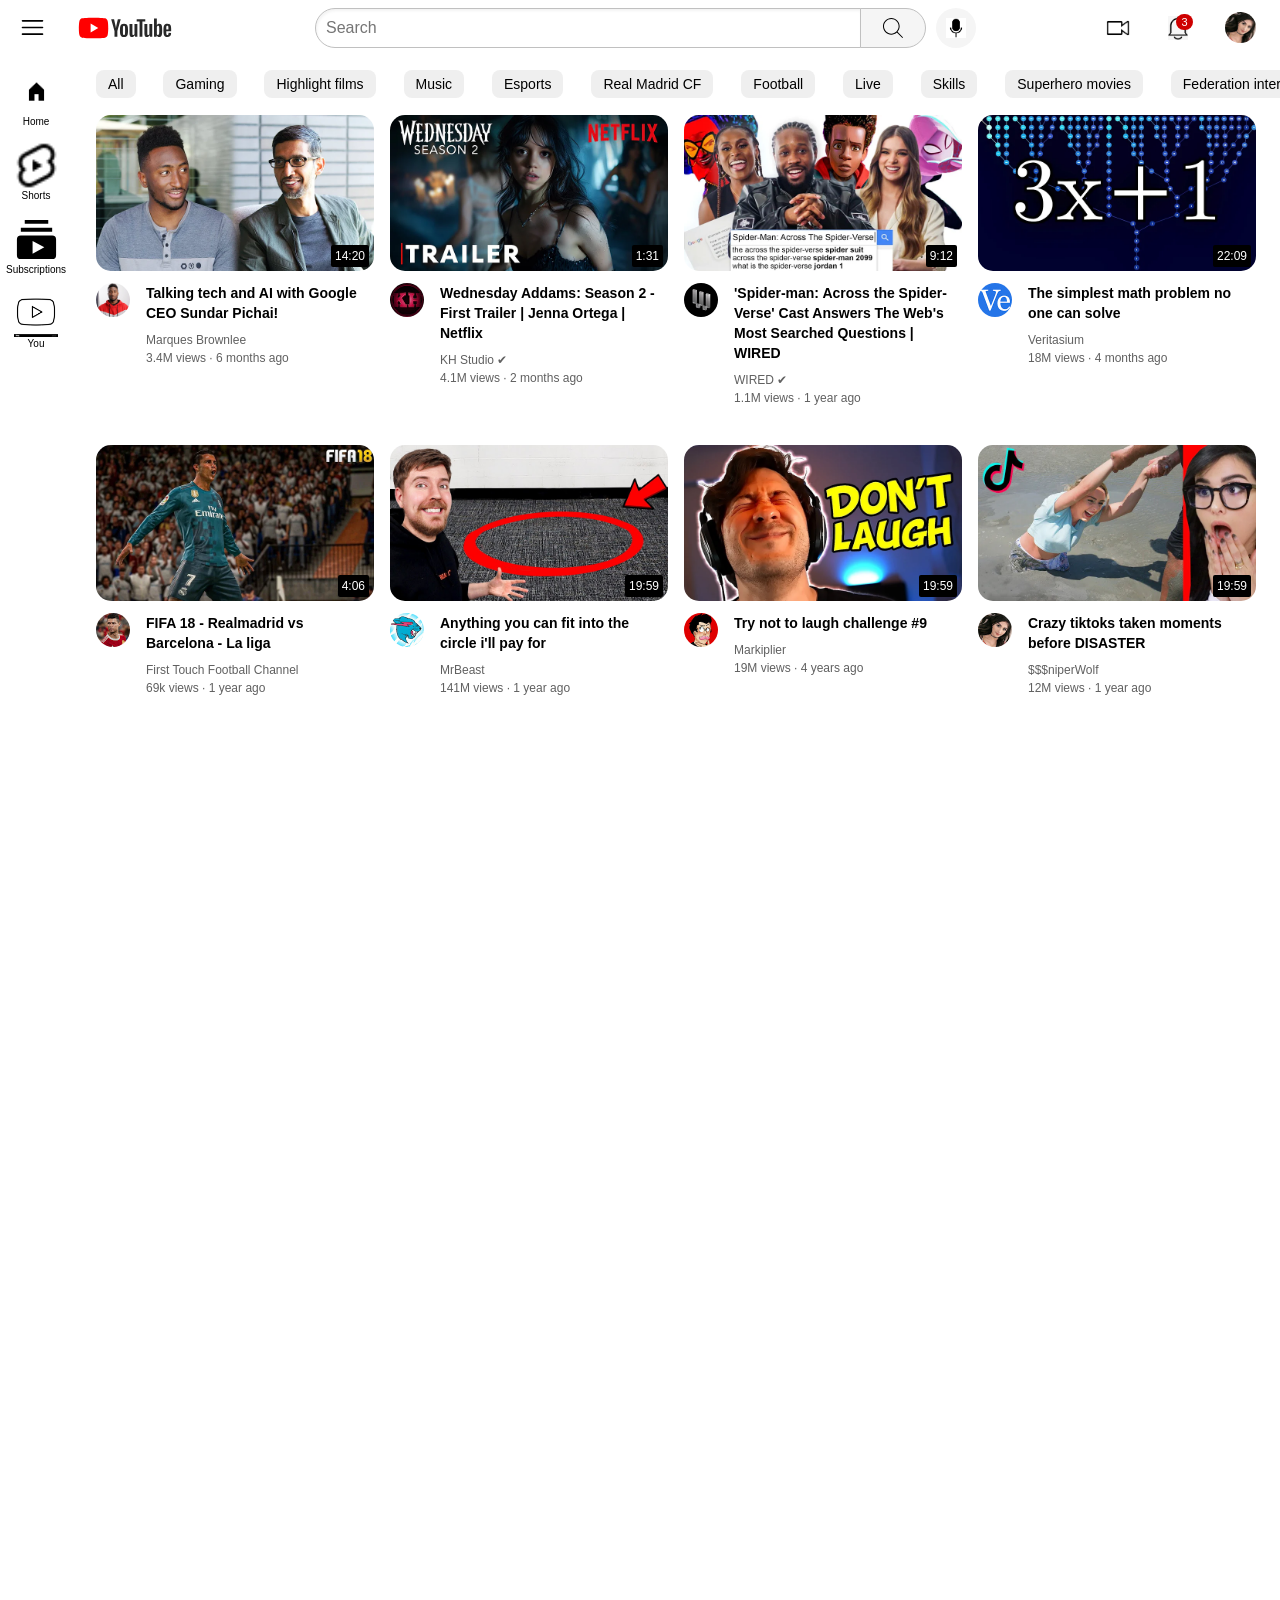
==== YouTube.html @ b2fe08a7 "version 1" ====
<!DOCTYPE html>
<html lang="en">
<head>
  <meta charset="UTF-8">
  <meta http-equiv="X-UA-Compatible" content="IE=edge">
  <meta name="viewport" content="width=device-width, initial-scale=1.0">
  <title>YouTube(2024).com</title>
  
    <link rel="stylesheet" href="styles/general.css">
  <link rel="stylesheet" href="styles/header.css">
  <link rel="stylesheet" href="styles/subheader.css">
  <link rel="stylesheet" href="styles/video.css">
  <link rel="stylesheet" href="styles/sidebar.css">
</head>

<body style="padding-bottom: 1000px;"> 
  <div class="header">
    <div class="left-section">
      <img class="hamburger-menu" src="icons/hamburger-menu-svgrepo-com.svg">
      <img class="youtube-logo" src="icons/YouTube-Logo.wine.svg">
    </div>
    <div class="middle-section">
      <input class="search-bar" type="text" placeholder="Search">
      <button class="search-button">
        <img class="search-icon" src="icons/search-svgrepo-com.svg">
        <div class="tooltip">Search</div>
      </button>
      <button class="voice-search-button">
        <img class="voice-search-icon" src="icons/voicesearch-svgrepo-com">
        <div class="tooltip">Search with your voice</div>
      </button>
    </div>
    <div class="right-section">
      <div class="upload-icon-container">
        <img class="video-camera-icon" src="icons/upload-videocamera-icon-svgrepo-com">
        <div class="tooltip">Create</div>
      </div>
      <div class="notifications-icon-container">
      <img class="notifications-icon" src="icons/notification-icon-svgrepo-com">
          <div class="notifications-count">3</div> 
          <div class="tooltip">Notifications</div>          
      </div>
      <img class="current-user-picture" src="thumbnails/channelpfp-3">
    </div>
    </div>

<div class="sub-header">
    <button class="btn">All</button>
    <button class="btn">Gaming</button>
    <button class="btn">Highlight films</button>
    <button class="btn">Music</button>
    <button class="btn">Esports</button>
    <button class="btn">Real Madrid CF</button>
    <button class="btn">Football</button>
    <button class="btn">Live</button>
    <button class="btn">Skills</button>
    <button class="btn">Superhero movies</button>
    <button class="btn">Federation inter.</button>
</div>

    <div class="sidebar">
      <div class="sidebar-link">
        <img src="icons/home-icon-svgrepo-com">
        <div>Home</div>
    </div>
      <div class="sidebar-link">
        <img src="icons/icons8-youtube-shorts-24.png">
        <div>Shorts</div>
      </div>
      <div class="sidebar-link">
        <img src="icons/youtube-subscription.svg">
        <div>Subscriptions</div>
      </div>
      <div class="sidebar-link">
        <img src="icons/'you' icon">
        <div>You</div>
      </div>
    </div>

  <div class="video-grid">
    <div class="video-preview">
      <div class="thumbnail-row">
        <img class="thumbnail" src="thumbnails/youtubethumbnail5">
        <div class="video-time">14:20</div>
      </div>
      <div class="video-info-grid">
        <div class="channel-picture">
          <img class="profile-picture" src="thumbnails/channelpfp-1">
        </div>
        <div class="video-info">
        <p class="video-title">Talking tech and AI with Google CEO Sundar Pichai!</p>
        <p class="video-author">Marques Brownlee</p>
        <p class="video-stats">3.4M views &#183; 6 months ago</p>
      </div>
      </div>
    </div>
    
    <div class="video-preview">
      <div class="thumbnail-row">
        <img class="thumbnail" src="thumbnails/youtubethumbnail13">
        <div class="video-time">1:31</div>
      </div>
      <div class="video-info-grid">
        <div class="channel-picture">
          <img class="profile-picture" src="thumbnails/channelpfp-9">
        </div>
        <div class="video-info">
        <p class="video-title">Wednesday Addams: Season 2 - First Trailer | Jenna Ortega | Netflix</p>
        <p class="video-author">KH Studio &#10004;</p>
        <p class="video-stats">4.1M views &#183; 2 months ago</p>
      </div>
      </div>
    </div>
    
    <div class="video-preview">
      <div class="thumbnail-row">
        <img class="thumbnail" src="thumbnails/youtubethumbnail12">
        <div class="video-time">9:12</div>
      </div>
      <div class="video-info-grid">
        <div class="channel-picture">
          <img class="profile-picture" src="thumbnails/channelpfp-8">
        </div>
        <div class="video-info">
        <p class="video-title">'Spider-man: Across the Spider-Verse' Cast Answers The Web's Most Searched Questions | WIRED</p>
        <p class="video-author">WIRED &#10004;</p>
        <p class="video-stats">1.1M views &#183; 1 year ago</p>
      </div>
      </div>
    </div>
    
    <div class="video-preview">
      <div class="thumbnail-row">
        <img class="thumbnail" src="thumbnails/youtubethumbnail8">
        <div class="video-time">22:09</div>
      </div>
      <div class="video-info-grid">
        <div class="channel-picture">
          <img class="profile-picture" src="thumbnails/channelpfp-4">
        </div>
        <div class="video-info">
        <p class="video-title">The simplest math problem no one can solve</p>
        <p class="video-author">Veritasium</p>
        <p class="video-stats">18M views &#183; 4 months ago</p>
      </div>
      </div>
    </div>
    
    <div class="video-preview">
      <div class="thumbnail-row">
        <img class="thumbnail" src="thumbnails/youtubethumbnail11">
        <div class="video-time">4:06</div>
      </div>
      <div class="video-info-grid">
        <div class="channel-picture">
          <img class="profile-picture" src="thumbnails/channelpfp-7">
        </div>
        <div class="video-info">
        <p class="video-title">FIFA 18 - Realmadrid vs Barcelona - La liga</p>
        <p class="video-author">First Touch Football Channel</p>
        <p class="video-stats">69k views &#183; 1 year ago</p>
      </div>
      </div>
    </div>
    
    <div class="video-preview">
      <div class="thumbnail-row">
        <img class="thumbnail" src="thumbnails/youtubethumbnail10">
        <div class="video-time">19:59</div>
      </div>
      <div class="video-info-grid">
        <div class="channel-picture">
          <img class="profile-picture" src="thumbnails/channelpfp-6">
        </div>
        <div class="video-info">
        <p class="video-title">Anything you can fit into the circle i'll pay for</p>
        <p class="video-author">MrBeast</p>
        <p class="video-stats">141M views &#183; 1 year ago</p>
      </div>
      </div>
    </div>
    
    <div class="video-preview">
      <div class="thumbnail-row">
        <img class="thumbnail" src="thumbnails/youtubethumbnail6">
        <div class="video-time">19:59</div>
      </div>
      <div class="video-info-grid">
        <div class="channel-picture">
          <img class="profile-picture" src="thumbnails/channelpfp-2">
        </div>
        <div class="video-info">
        <p class="video-title">Try not to laugh challenge #9</p>
        <p class="video-author">Markiplier</p>
        <p class="video-stats">19M views &#183; 4 years ago</p>
      </div>
      </div>
    </div>

    <div class="video-preview">
      <div class="thumbnail-row">
        <img class="thumbnail" src="thumbnails/youtubethumbnail7">
        <div class="video-time">19:59</div>
      </div>
      <div class="video-info-grid">
        <div class="channel-picture">
          <img class="profile-picture" src="thumbnails/channelpfp-3">
        </div>
        <div class="video-info">
        <p class="video-title">Crazy tiktoks taken moments before DISASTER</p>
        <p class="video-author">$$$niperWolf</p>
        <p class="video-stats">12M views &#183; 1 year ago</p>
      </div>
      </div>
    </div>

  </div>


</body>
</html>
---- styles/general.css ----
p {
  margin: 0;
  margin-bottom: 0;
}
body {
  font-family: Verdana, Geneva, Tahoma, sans-serif;
  margin: 0;
  padding-top: 115px;
  padding-left: 96px;
  padding-right: 24px;
  background-color: white;
}
---- styles/header.css ----
.header {
  height: 55px;
  display: flex;
  flex-direction: row;
  justify-content: space-between;
  position: fixed;
  top: 0;
  left: 0;
  right: 0;
  z-index: 100;
  background-color: white;
  
}

.left-section {
  display: flex;
  align-items: center;
  }
  .hamburger-menu {
    height: 25px;
    margin-left: 20px;
    margin-right: 20px;
  }
  .youtube-logo {
    height: 80px;
    }


.middle-section {
  flex: 1;
  margin-left: 130px;
  margin-right: 130px;
  max-width: 800px;
  display: flex;
  align-items: center;
}
.search-bar {
  flex: 1;
  height: 36px;
  padding-left: 10px;
  font-size: 16px;
  border-width: 1px;
  border-style: solid;
  border-color: rgb(192, 192, 192);
  border-top-left-radius: 20px;
  border-bottom-left-radius: 20px;
  box-shadow: inset 1px 2px 3px rgba(0, 0, 0, 0.05);
  width: 0;
}
.search-bar::placeholder {
font-family: Verdana, Geneva, Tahoma, sans-serif;
font-size: 16px;
}
.search-button {
height: 40px;
width: 66px;
background-color: rgb(245, 245, 245);
border-width: 1px;
border-style: solid;
border-color: rgb(192, 192, 192);
margin-left: -1px;
margin-right: 10px;
border-top-right-radius: 20px;
border-bottom-right-radius: 20px;
}
.search-button,
.voice-search-button,
.upload-icon-container,
.notifications-icon-container {
  display: flex;
  justify-content: center;
  position: relative;
  align-items: center;
  cursor: pointer;
}
.search-button .tooltip,
.voice-search-button .tooltip,
.upload-icon-container .tooltip,
.notifications-icon-container .tooltip {
position: absolute;
background-color: gray;
color: white;
padding-top: 4px;
padding-bottom: 4px;
padding-left: 8px;
padding-right: 8px;
border-radius: 2px;
font-size: 12px;
bottom: -30px;
opacity: 0;
transition: opacity 0.15s;
pointer-events: none;
white-space: nowrap;
}
.search-button:hover .tooltip,
.voice-search-button:hover .tooltip,
.upload-icon-container:hover .tooltip, 
.notifications-icon-container:hover .tooltip{
  opacity: 1;
}
.voice-search-button {
height: 40px;
width: 40px;
border: none;
border-radius: 20px;
background-color: rgb(245, 245, 245);
}
.search-icon {
  height: 20px;
}
.voice-search-icon {
  height: 20px;
}


.right-section {
  width: 150px;
  display: flex;
  align-items: center;
  justify-content: space-between;
  margin-right: 24px;
  flex-shrink: 0;
}
.video-camera-icon {
  height: 24px;
}
.notifications-icon {
  height: 24px;
}
.notifications-icon-container {
position: relative;
}
.notifications-count {
position: absolute;
top: -2px;
right: -5px;
background-color: rgb(206, 0, 0);
color: white;
font-size: 11px;
padding-left: 5px;
padding-right: 5px;
padding-top: 2px;
padding-bottom: 2px;
border-radius: 10px;
}
.current-user-picture {
  height: 31px;
  border-radius: 16px;
  cursor: pointer;
}
---- styles/subheader.css ----
.sub-header {
  background-color: white;
  height: 60px;
   display: flex;
  flex: 1;
  flex-direction: row;
  justify-content: space-between;
  align-items: center;
  margin-top: 4px;
  margin-bottom: 20px;
  min-width: 1200px;
  position: fixed;
  top: 50px;
  z-index: 101;
}
.btn {
  padding: 6px 12px;
  border-radius: 8px;
  border: none;
  font-size: 14px;
  font-family: Verdana, Geneva, Tahoma, sans-serif;
}
.btn:hover {
  background-color: rgb(223, 223, 223);
  transition: 0.15s;
}
.btn:focus {
  background-color: black;
  color: white;
}
---- styles/video.css ----
.video-info-grid {
  display: grid;
  grid-template-columns: 50px 1fr;
}
.video-info-grid:hover {
  background-color: rgb(224, 224, 224);
  transition: 0.15s;
  border-radius: 2px;
}
.profile-picture {
  width: 34px;
  border-radius: 50px;
}
.thumbnail{
width: 100%; 
border-radius: 15px;
}
.video-title {
margin-top: 0;
font-size: 14px;
font-weight: bold;
line-height: 20px;
margin-bottom: 10px;
}
.video-author,
.video-stats {
font-size: 12px;
color: rgb(96, 96, 96);
}
.video-author {
margin-bottom: 4px;
}
.video-grid {
display: grid;
grid-template-columns: 1fr 1fr 1fr;
column-gap: 16px;
row-gap: 40px;
}
@media (max-width: 850px) {
  .video-grid {
    grid-template-columns: 1fr 1fr;
  }
}
@media (min-width: 851px) and (max-width: 1239px) {
  .video-grid {
    grid-template-columns: 1fr 1fr 1fr;
  }
}
@media (min-width: 1240px) {
  .video-grid {
    grid-template-columns: 1fr 1fr 1fr 1fr;
  }
}
.thumbnail-row {
  position: relative;
  margin-bottom: 8px;
}
.video-time {
  background-color: black;
  color: white;
  position: absolute;
  bottom: 0;
  right: 0;
  bottom: 8px;
  right: 5px;
  padding: 4px;
  font-size: 12px;
  font-weight: 500;
  border-radius: 2px;
}
---- styles/sidebar.css ----
.sidebar {
  position: fixed;
  top: 55px;
  left: 0;
  bottom: 0;
  background-color: white;
  width: 72px;
  z-index: 101;
  padding-top: 5px;

}
.sidebar-link {
  height: 74px;
  display: flex;
  justify-content: center;
  align-items: center;
  flex-direction: column;

}
.sidebar-link:hover {
  background-color: rgb(235, 235, 235);
  cursor: pointer;
}

.sidebar-link img {
  height: 47px;
  margin-bottom: 1px;
}
.sidebar-link div {
font-size: 10px;
}
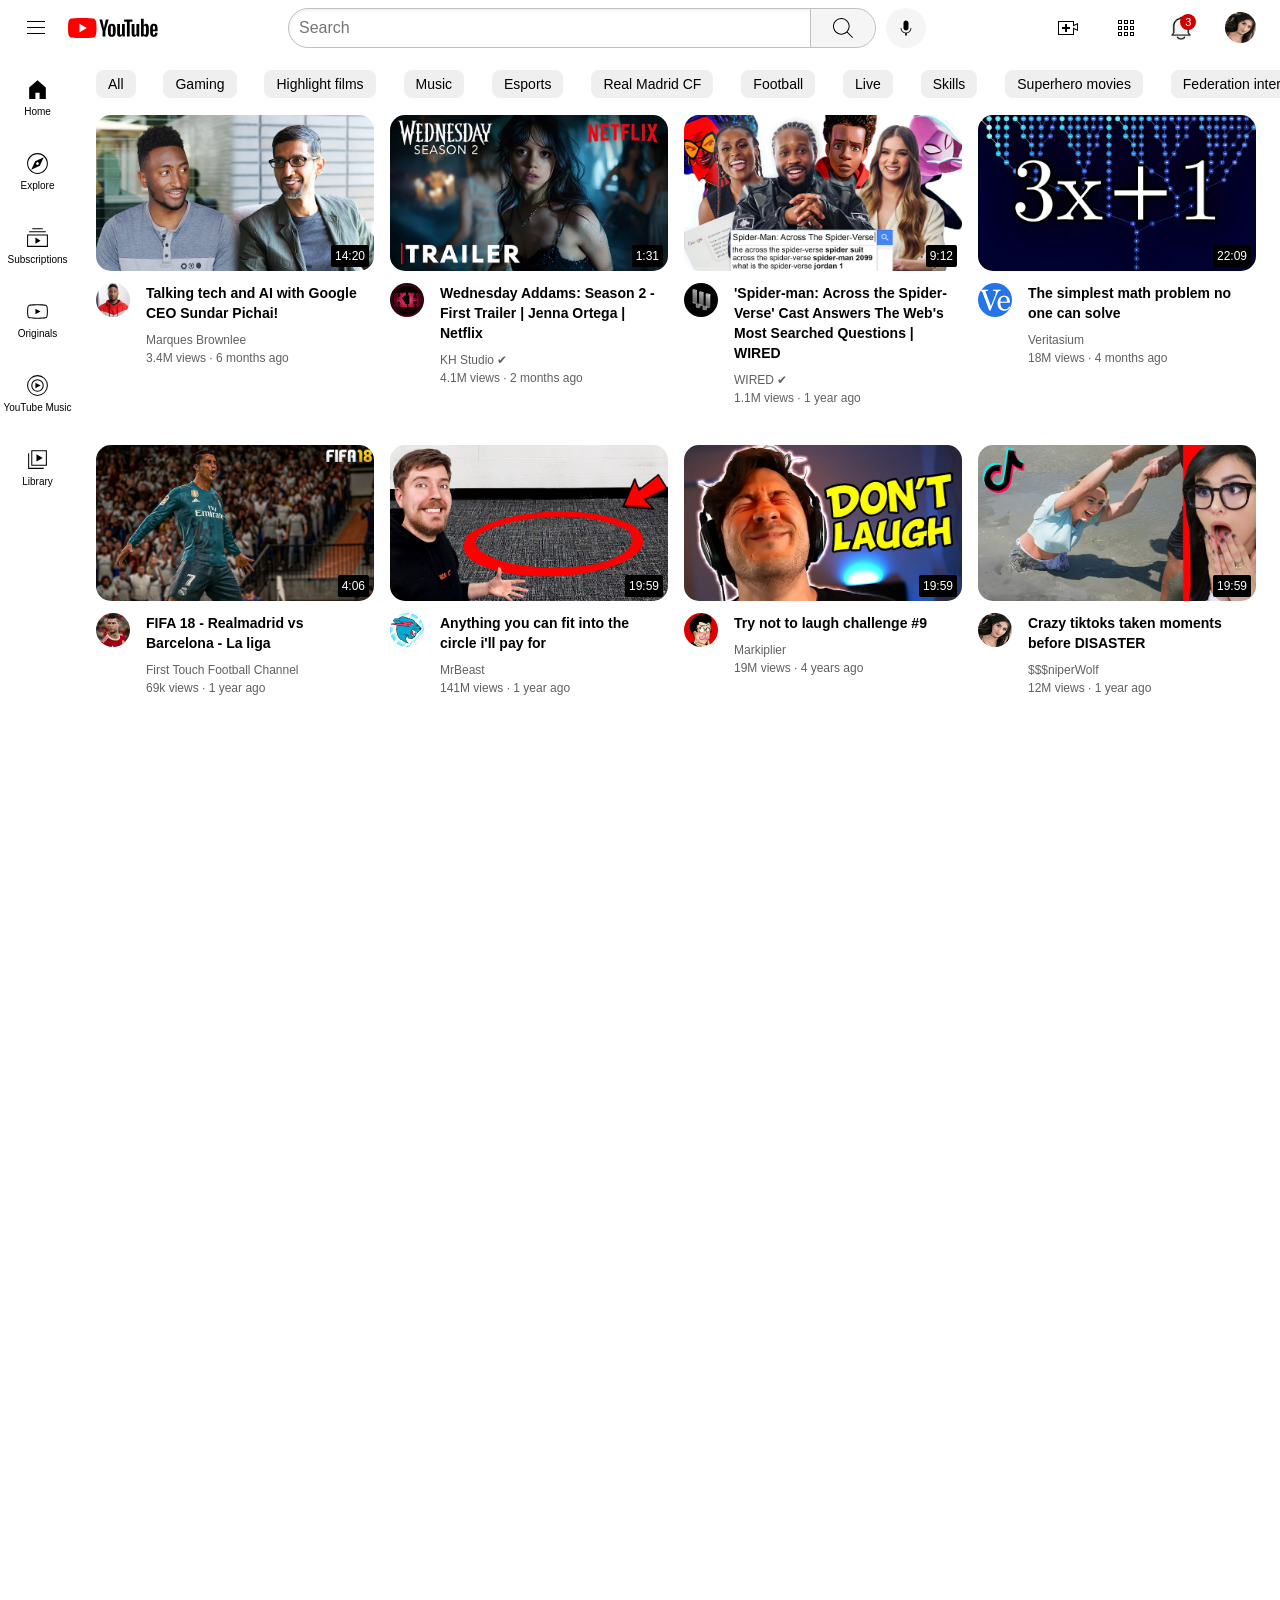
==== commit dbe797a7: "Added the correct sidebar and header icons" ====
--- a/YouTube.html
+++ b/YouTube.html
@@ -4,7 +4,7 @@
   <meta charset="UTF-8">
   <meta http-equiv="X-UA-Compatible" content="IE=edge">
   <meta name="viewport" content="width=device-width, initial-scale=1.0">
-  <title>YouTube(2024).com</title>
+  <title>YouTube(2024).com Clone</title>
   
     <link rel="stylesheet" href="styles/general.css">
   <link rel="stylesheet" href="styles/header.css">
@@ -16,8 +16,8 @@
 <body style="padding-bottom: 1000px;"> 
   <div class="header">
     <div class="left-section">
-      <img class="hamburger-menu" src="icons/hamburger-menu-svgrepo-com.svg">
-      <img class="youtube-logo" src="icons/YouTube-Logo.wine.svg">
+      <img class="hamburger-menu" src="pageIcons/hamburger-menu.svg">
+      <img class="youtube-logo" src="pageIcons/youtube-logo.svg">
     </div>
     <div class="middle-section">
       <input class="search-bar" type="text" placeholder="Search">
@@ -26,14 +26,18 @@
         <div class="tooltip">Search</div>
       </button>
       <button class="voice-search-button">
-        <img class="voice-search-icon" src="icons/voicesearch-svgrepo-com">
+        <img class="voice-search-icon" src="pageIcons/voice-search-icon.svg">
         <div class="tooltip">Search with your voice</div>
       </button>
     </div>
     <div class="right-section">
       <div class="upload-icon-container">
-        <img class="video-camera-icon" src="icons/upload-videocamera-icon-svgrepo-com">
+        <img class="video-camera-icon" src="pageIcons/upload.svg">
         <div class="tooltip">Create</div>
+      </div>
+      <div class="upload-icon-container">
+        <img class="video-camera-icon" src="pageIcons/youtube-apps.svg">
+        <div class="tooltip">Apps</div>
       </div>
       <div class="notifications-icon-container">
       <img class="notifications-icon" src="icons/notification-icon-svgrepo-com">
@@ -41,8 +45,8 @@
           <div class="tooltip">Notifications</div>          
       </div>
       <img class="current-user-picture" src="thumbnails/channelpfp-3">
-    </div>
-    </div>
+     </div>
+   </div>
 
 <div class="sub-header">
     <button class="btn">All</button>
@@ -60,21 +64,31 @@
 
     <div class="sidebar">
       <div class="sidebar-link">
-        <img src="icons/home-icon-svgrepo-com">
+        <img src="pageIcons/home.svg">
         <div>Home</div>
     </div>
       <div class="sidebar-link">
-        <img src="icons/icons8-youtube-shorts-24.png">
-        <div>Shorts</div>
-      </div>
-      <div class="sidebar-link">
-        <img src="icons/youtube-subscription.svg">
+        <img src="pageIcons/explore.svg">
+        <div>Explore</div>
+      </div>
+      <div class="sidebar-link">
+        <img src="pageIcons/subscriptions.svg">
         <div>Subscriptions</div>
       </div>
       <div class="sidebar-link">
-        <img src="icons/'you' icon">
-        <div>You</div>
-      </div>
+        <img src="pageIcons/originals.svg">
+        <div>Originals</div>
+      </div>
+      <div class="sidebar-link">
+        <img src="pageIcons/youtube-music.svg">
+        <div>YouTube Music</div>
+      </div>
+      <div class="sidebar-link">
+        <img src="pageIcons/library.svg">
+        <div>Library</div>
+      </div>
+
+
     </div>
 
   <div class="video-grid">
--- a/styles/header.css
+++ b/styles/header.css
@@ -17,12 +17,12 @@
   align-items: center;
   }
   .hamburger-menu {
-    height: 25px;
-    margin-left: 20px;
+    height: 24px;
+    margin-left: 24px;
     margin-right: 20px;
   }
   .youtube-logo {
-    height: 80px;
+    height: 20px;
     }
 
 
@@ -114,7 +114,7 @@
 
 
 .right-section {
-  width: 150px;
+  width: 200px;
   display: flex;
   align-items: center;
   justify-content: space-between;
--- a/styles/sidebar.css
+++ b/styles/sidebar.css
@@ -4,7 +4,7 @@
   left: 0;
   bottom: 0;
   background-color: white;
-  width: 72px;
+  width: 75px;
   z-index: 101;
   padding-top: 5px;
 
@@ -23,8 +23,8 @@
 }
 
 .sidebar-link img {
-  height: 47px;
-  margin-bottom: 1px;
+  height: 25px;
+  margin-bottom: 4px;
 }
 .sidebar-link div {
 font-size: 10px;
